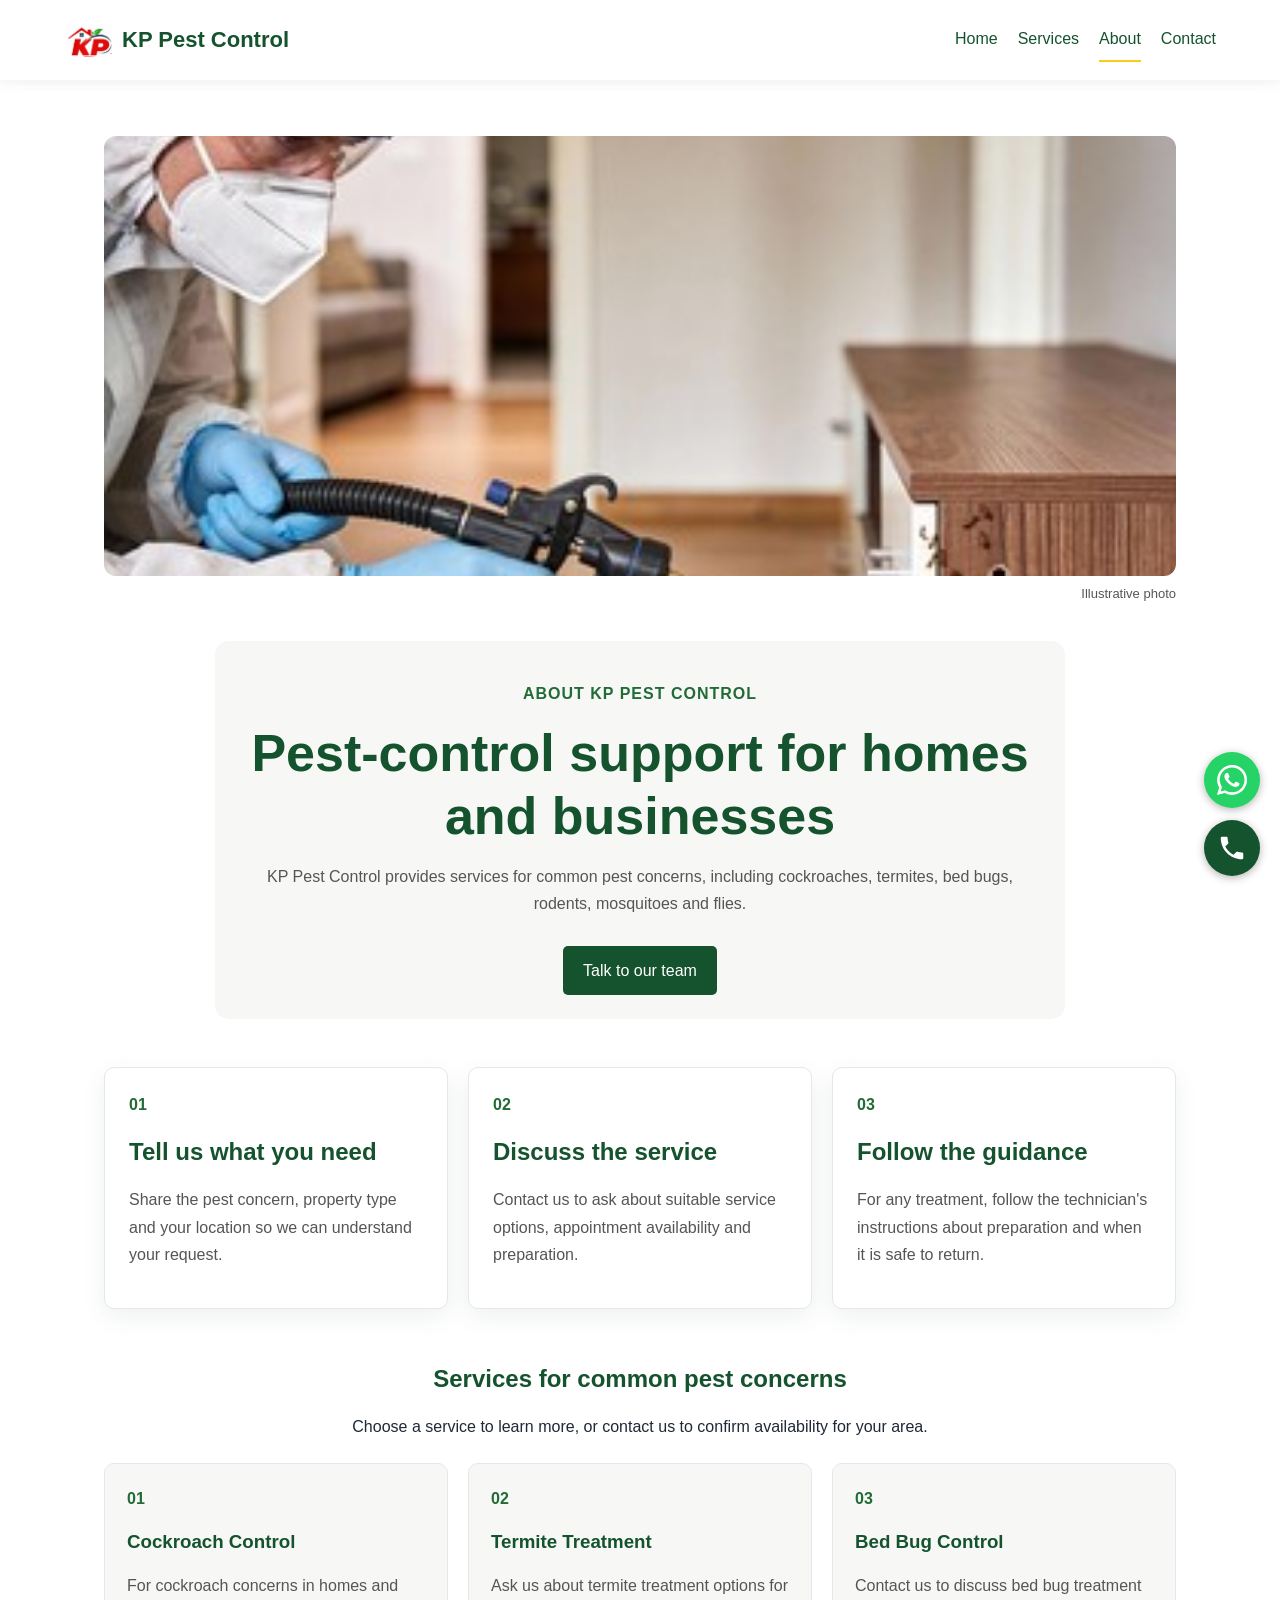
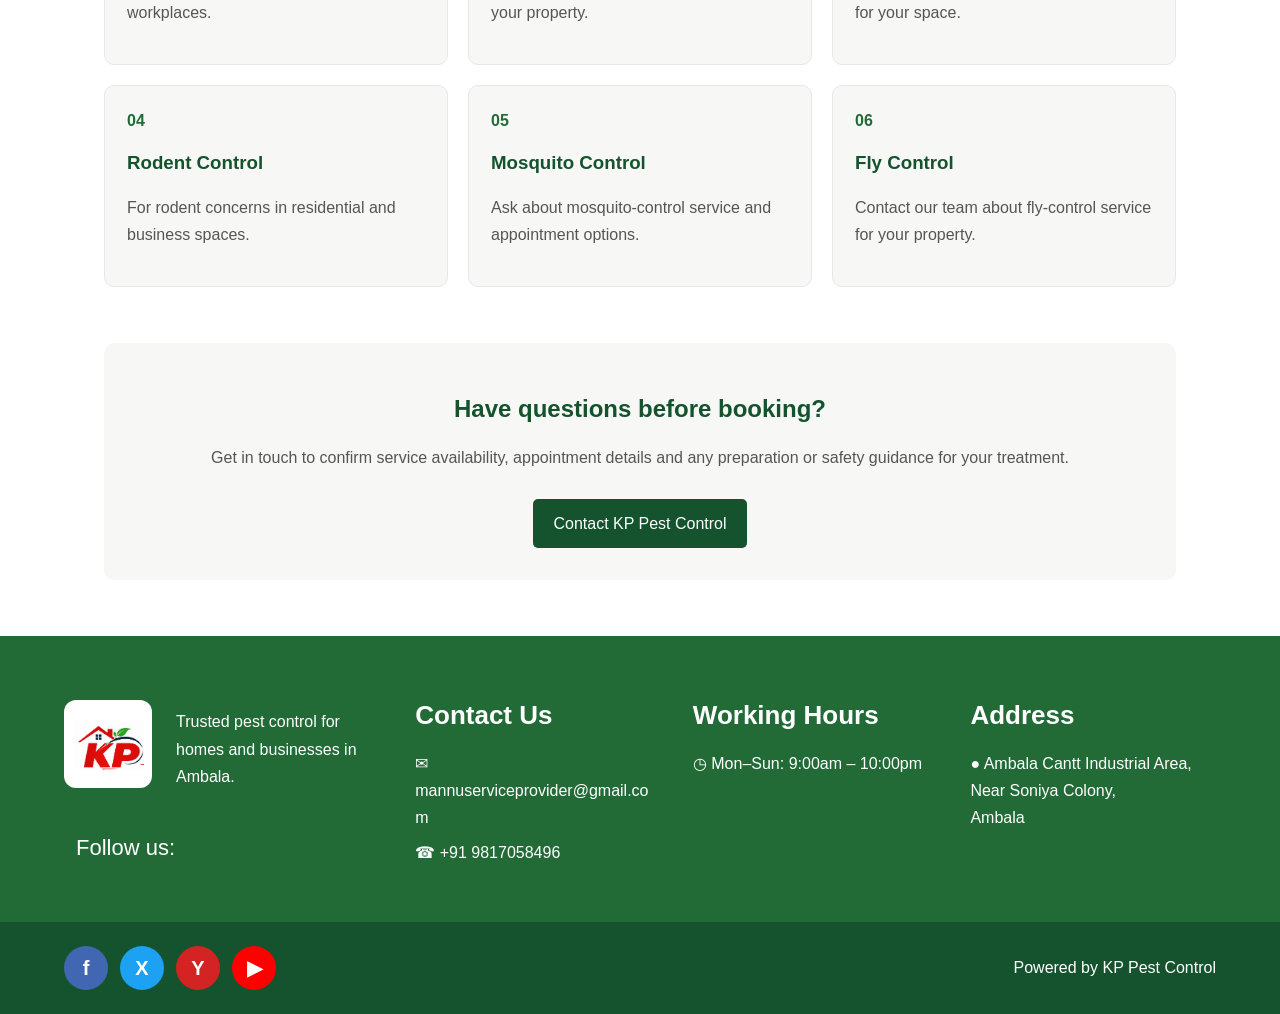
==== about.html @ 93b0d6bd "Add KP Pest Control website Co-authored-by: Copilot <223556219+Copilot@users.noreply.github.com>" ====
<!DOCTYPE html>
<html lang="en">
<head>
  <meta charset="UTF-8">
  <meta name="viewport" content="width=device-width, initial-scale=1.0">
  <title>About KP Pest Control</title>
  <link rel="stylesheet" href="style.css">
  <script src="script.js" defer></script>
</head>
<body>
  <header class="site-header">
    <a class="logo" href="index.html#home">
      <img class="logo-image" src="image.png" alt="KP Pest Control logo">
      <span>KP Pest Control</span>
    </a>

    <nav class="site-nav">
      <a href="index.html#home">Home</a>
      <a href="services.html">Services</a>
      <a href="about.html" aria-current="page">About</a>
      <a href="contact.html">Contact</a>
    </nav>
  </header>

  <main class="about-page">
    <figure class="about-hero-image">
      <img src="indoor-furniture-treatment.png" alt="Illustrative photo of a professional treating furniture inside a home">
      <figcaption>Illustrative photo</figcaption>
    </figure>

    <section class="about-intro">
      <p class="about-kicker">About KP Pest Control</p>
      <h1>Pest-control support for homes and businesses</h1>
      <p>KP Pest Control provides services for common pest concerns, including cockroaches, termites, bed bugs, rodents, mosquitoes and flies.</p>
      <a class="about-cta" href="contact.html">Talk to our team</a>
    </section>

    <section class="about-details" aria-label="How we help">
      <article class="about-card">
        <span class="about-card-number">01</span>
        <h2>Tell us what you need</h2>
        <p>Share the pest concern, property type and your location so we can understand your request.</p>
      </article>

      <article class="about-card">
        <span class="about-card-number">02</span>
        <h2>Discuss the service</h2>
        <p>Contact us to ask about suitable service options, appointment availability and preparation.</p>
      </article>

      <article class="about-card">
        <span class="about-card-number">03</span>
        <h2>Follow the guidance</h2>
        <p>For any treatment, follow the technician's instructions about preparation and when it is safe to return.</p>
      </article>
    </section>

    <section class="about-services">
      <h2>Services for common pest concerns</h2>
      <p>Choose a service to learn more, or contact us to confirm availability for your area.</p>

      <div class="about-service-list">
        <article class="about-service-card">
          <span aria-hidden="true">01</span>
          <h3>Cockroach Control</h3>
          <p>For cockroach concerns in homes and workplaces.</p>
        </article>
        <article class="about-service-card">
          <span aria-hidden="true">02</span>
          <h3>Termite Treatment</h3>
          <p>Ask us about termite treatment options for your property.</p>
        </article>
        <article class="about-service-card">
          <span aria-hidden="true">03</span>
          <h3>Bed Bug Control</h3>
          <p>Contact us to discuss bed bug treatment for your space.</p>
        </article>
        <article class="about-service-card">
          <span aria-hidden="true">04</span>
          <h3>Rodent Control</h3>
          <p>For rodent concerns in residential and business spaces.</p>
        </article>
        <article class="about-service-card">
          <span aria-hidden="true">05</span>
          <h3>Mosquito Control</h3>
          <p>Ask about mosquito-control service and appointment options.</p>
        </article>
        <article class="about-service-card">
          <span aria-hidden="true">06</span>
          <h3>Fly Control</h3>
          <p>Contact our team about fly-control service for your property.</p>
        </article>
      </div>
    </section>

    <section class="about-note">
      <h2>Have questions before booking?</h2>
      <p>Get in touch to confirm service availability, appointment details and any preparation or safety guidance for your treatment.</p>
      <a class="about-cta" href="contact.html">Contact KP Pest Control</a>
    </section>
  </main>

  <footer class="site-footer">
    <div class="footer-main">
      <div class="footer-brand">
        <div class="footer-brand-intro">
          <img src="image.png" alt="KP Pest Control logo">
          <p>Trusted pest control for homes and businesses in Ambala.</p>
        </div>
        <p class="footer-follow-label">Follow us:</p>
      </div>

      <div class="footer-column">
        <h2>Contact Us</h2>
        <p><span aria-hidden="true">✉</span> <a href="mailto:mannuserviceprovider@gmail.com">mannuserviceprovider@gmail.com</a></p>
        <p><span aria-hidden="true">☎</span> <a href="tel:+919817058496">+91 9817058496</a></p>
      </div>

      <div class="footer-column">
        <h2>Working Hours</h2>
        <p><span aria-hidden="true">◷</span> Mon–Sun: 9:00am – 10:00pm</p>
      </div>

      <div class="footer-column">
        <h2>Address</h2>
        <p><span aria-hidden="true">●</span> Ambala Cantt Industrial Area,<br>Near Soniya Colony,<br>Ambala</p>
      </div>
    </div>

    <div class="footer-bottom">
      <div class="footer-socials" aria-label="Social media">
        <span class="social-facebook" title="Facebook">f</span>
        <span class="social-twitter" title="Twitter">X</span>
        <span class="social-yelp" title="Yelp">Y</span>
        <span class="social-youtube" title="YouTube">▶</span>
      </div>
      <p>Powered by KP Pest Control</p>
    </div>
  </footer>

  <div class="floating-contact">
    <a
      class="floating-contact-button whatsapp-button"
      href="https://wa.me/919817058496"
      target="_blank"
      rel="noopener noreferrer"
      aria-label="WhatsApp par message karein"
    >
      <svg class="contact-icon" viewBox="0 0 24 24" aria-hidden="true" focusable="false">
        <path d="M20.52 3.48A11.87 11.87 0 0 0 12.08 0C5.48 0 .12 5.36.12 11.96c0 2.11.55 4.17 1.6 5.99L0 24l6.21-1.63a11.9 11.9 0 0 0 5.87 1.54h.01c6.6 0 11.96-5.36 11.96-11.96 0-3.2-1.25-6.21-3.53-8.47zM12.08 21.88h-.01a9.9 9.9 0 0 1-5.04-1.38l-.36-.21-3.68.97.98-3.59-.23-.37a9.87 9.87 0 0 1-1.52-5.34c0-5.45 4.43-9.88 9.88-9.88 2.64 0 5.12 1.03 6.99 2.9a9.82 9.82 0 0 1 2.9 6.98c0 5.46-4.44 9.9-9.91 9.9z"/>
        <path d="M17.46 14.38c-.3-.15-1.76-.87-2.03-.97-.27-.1-.47-.15-.67.15-.2.3-.77.97-.94 1.17-.17.2-.35.23-.65.08-.3-.15-1.28-.47-2.44-1.5-.9-.8-1.5-1.78-1.68-2.08-.17-.3-.02-.46.13-.61.14-.14.3-.35.45-.52.15-.18.2-.3.3-.5.1-.2.05-.38-.03-.53-.07-.15-.67-1.62-.92-2.22-.24-.58-.49-.5-.67-.51h-.58c-.2 0-.52.07-.79.37-.27.3-1.04 1.02-1.04 2.48 0 1.46 1.06 2.87 1.21 3.07.15.2 2.09 3.19 5.06 4.47.71.31 1.26.49 1.69.63.71.23 1.36.2 1.87.12.57-.09 1.76-.72 2.01-1.42.25-.7.25-1.31.17-1.43-.07-.13-.27-.2-.57-.35z"/>
      </svg>
    </a>

    <a
      class="floating-contact-button call-button"
      href="tel:+919817058496"
      aria-label="Phone karein"
    >
      <svg class="contact-icon" viewBox="0 0 24 24" aria-hidden="true" focusable="false">
        <path d="M6.62 10.79a15.05 15.05 0 0 0 6.59 6.59l2.2-2.2a1 1 0 0 1 1.01-.24c1.12.37 2.33.57 3.58.57a1 1 0 0 1 1 1V20a1 1 0 0 1-1 1C10.61 21 3 13.39 3 4a1 1 0 0 1 1-1h3.5a1 1 0 0 1 1 1c0 1.25.2 2.46.57 3.59a1 1 0 0 1-.25 1.01l-2.2 2.19z"/>
      </svg>
    </a>
  </div>
</body>
</html>
---- style.css ----
* {
  box-sizing: border-box;
}

:root {
  --color-primary: #14532d;
  --color-secondary: #226b37;
  --color-accent: #facc15;
  --color-surface: #f7f8f6;
  --color-text: #1f2937;
  --color-muted: #555;
  --color-border: #e5e7eb;
  --shadow-card: 0 8px 24px rgba(20, 83, 45, 0.08);
}

html {
  scroll-behavior: smooth;
}

body {
  margin: 0;
  font-family: Arial, sans-serif;
  color: var(--color-text);
  line-height: 1.6;
  background: #fff;
}

h1,
h2,
h3 {
  line-height: 1.2;
}

section {
  scroll-margin-top: 120px;
}

.site-header {
  display: flex;
  justify-content: space-between;
  align-items: center;
  padding: 16px 5%;
  position: sticky;
  top: 0;
  z-index: 1000;
  background-color: #fff;
  box-shadow: 0 2px 12px rgba(20, 83, 45, 0.08);
}

.logo {
  display: flex;
  align-items: center;
  gap: 10px;
  color: white;
  font-size: 22px;
  font-weight: bold;
  text-decoration: none;
}

.logo-image {
  width: 48px;
  height: 48px;
  object-fit: contain;
  border-radius: 4px;
}

.site-nav {
  display: flex;
  gap: 20px;
}

.site-nav a {
  color: white;
  text-decoration: none;
}

.logo,
.site-nav a {
  color: var(--color-primary);
}

.site-nav a {
  padding: 8px 0;
  border-bottom: 2px solid transparent;
  transition: color 180ms ease, border-color 180ms ease;
}

.site-nav a:hover {
  color: var(--color-secondary);
  border-bottom-color: var(--color-accent);
}

.site-nav a[aria-current="page"] {
  border-bottom-color: var(--color-accent);
}
.contact-section {
  max-width: 600px;
  margin: 40px auto;
  padding: 24px;
}

.contact-section form {
  display: grid;
  gap: 10px;
}

.contact-section input,
.contact-section select,
.contact-section textarea,
.contact-section button {
  width: 100%;
  padding: 10px;
  font: inherit;
}

.contact-section textarea {
  min-height: 100px;
}

.contact-section button {
  color: white;
  background: #14532d;
  border: 0;
  cursor: pointer;
}
.hero-banner {
  width: 100%;
  margin: 0;
  padding: 0;
  overflow: hidden;
}

.hero-banner img {
  display: block;
  width: 100%;
  max-width: 100%;
  height: auto;
}
.stats-section {
  display: grid;
  grid-template-columns: repeat(3, 1fr);
  padding: 40px 5%;
  text-align: center;
  background: var(--color-surface);
}

.stat-item:not(:last-child) {
  border-right: 1px solid #eee;
}

.stat-item h2 {
  margin: 0 0 8px;
  color: #14532d;
  font-size: 36px;
}

.stat-item p {
  margin: 0;
  color: #60656d;
  font-size: 20px;
}

.trust-section {
  display: grid;
  grid-template-columns: minmax(0, 1fr) minmax(0, 1fr);
  align-items: center;
  gap: 40px;
  max-width: 1200px;
  margin: 0 auto;
  padding: 56px 5%;
  border: 1px solid var(--color-border);
  border-radius: 14px;
  background: var(--color-surface);
}

.trust-copy {
  text-align: center;
}

.trust-copy h2 {
  color: #14532d;
  font-size: clamp(30px, 4vw, 44px);
}

.trust-copy > p {
  color: #555;
  line-height: 1.7;
}

.trust-points {
  display: grid;
  gap: 14px;
  margin: 32px 0;
  padding: 0;
  list-style: none;
  text-align: left;
}

.trust-points li {
  display: flex;
  align-items: flex-start;
  gap: 14px;
  line-height: 1.5;
}

.trust-points li span {
  color: #facc15;
  font-size: 24px;
  font-weight: bold;
  line-height: 1;
}

.trust-link {
  display: inline-block;
  padding: 12px 20px;
  border-radius: 5px;
  color: white;
  background: #14532d;
  text-decoration: none;
}

.trust-link:hover {
  background: #226b37;
}

.trust-image img {
  display: block;
  width: 100%;
  height: 420px;
  border-radius: 12px;
  object-fit: cover;
  object-position: center;
}

.trust-image {
  margin: 0;
}

.trust-image figcaption,
.about-hero-image figcaption {
  margin-top: 8px;
  color: var(--color-muted);
  font-size: 13px;
  text-align: right;
}

@media (max-width: 700px) {
  .stats-section {
    grid-template-columns: repeat(2, 1fr);
    row-gap: 24px;
  }

  .stat-item:nth-child(2) {
    border-right: none;
  }

  .stat-item:nth-child(4) {
    border-right: none;
  }

  .stat-item:last-child {
    grid-column: 1 / -1;
    border-right: none;
  }

  .trust-section {
    grid-template-columns: 1fr;
    gap: 28px;
  }

  .trust-image img {
    height: auto;
  }
}
.services-section {
  padding: 48px 5%;
  text-align: center;
}

.service-list {
  display: grid;
  grid-template-columns: repeat(3, 1fr);
  gap: 20px;
  margin-top: 24px;
}

.service-card {
  padding: 20px;
  border: 1px solid var(--color-border);
  border-radius: 12px;
  background: #fff;
  box-shadow: var(--shadow-card);
  transition: transform 180ms ease, box-shadow 180ms ease;
}

.service-card:hover {
  transform: translateY(-4px);
  box-shadow: 0 12px 28px rgba(20, 83, 45, 0.14);
}

.service-book {
  display: inline-block;
  margin-top: 12px;
  padding: 10px 16px;
  border-radius: 5px;
  color: white;
  background: #14532d;
  text-decoration: none;
}

.service-book:hover {
  background: #226b37;
}

.service-book:focus-visible {
  outline: 3px solid #facc15;
  outline-offset: 3px;
}

.service-card h3 {
  color: #14532d;
}

@media (max-width: 700px) {
  .service-list {
    grid-template-columns: 1fr;
  }
}
.faq-section {
  max-width: 900px;
  margin: 0 auto;
  padding: 48px 5%;
}

.faq-section h2 {
  text-align: center;
  color: #14532d;
  margin-bottom: 24px;
}

.faq-item {
  padding: 16px 0;
  border-bottom: 1px solid #ddd;
}

.faq-item summary {
  color: #14532d;
  font-weight: bold;
  cursor: pointer;
}

.faq-item p {
  margin-top: 12px;
  line-height: 1.6;
  color: #555;
}
.site-footer {
  color: white;
  background: #226b37;
}

.footer-main {
  display: grid;
  grid-template-columns: minmax(240px, 1.3fr) repeat(3, minmax(170px, 1fr));
  gap: 32px;
  padding: 64px 5% 48px;
}

.footer-brand-intro {
  display: flex;
  align-items: flex-start;
  gap: 24px;
}

.footer-brand-intro img {
  width: 88px;
  height: 88px;
  flex: 0 0 88px;
  padding: 8px;
  background: white;
  border-radius: 12px;
  object-fit: contain;
}

.footer-brand-intro p,
.footer-column p {
  margin: 8px 0;
  line-height: 1.7;
}

.footer-follow-label {
  margin: 32px 0 0 12px;
  font-size: 22px;
}

.footer-column h2 {
  margin: 0 0 18px;
  font-size: 26px;
}

.footer-column a {
  color: white;
  text-decoration: none;
  overflow-wrap: anywhere;
}

.footer-column a:hover {
  text-decoration: underline;
}

.footer-bottom {
  display: flex;
  justify-content: space-between;
  align-items: center;
  gap: 20px;
  padding: 24px 5%;
  background: #14532d;
}

.footer-bottom p {
  margin: 0;
}

.footer-socials {
  display: flex;
  gap: 12px;
}

.footer-socials span {
  display: grid;
  width: 44px;
  height: 44px;
  place-items: center;
  border-radius: 50%;
  color: white;
  font-size: 20px;
  font-weight: bold;
}

.social-facebook {
  background: #4267b2;
}

.social-twitter {
  background: #1da1f2;
}

.social-yelp {
  background: #d32323;
}

.social-youtube {
  background: #ff0000;
}

@media (max-width: 900px) {
  .footer-main {
    grid-template-columns: repeat(2, minmax(0, 1fr));
  }
}

@media (max-width: 560px) {
  .footer-main {
    grid-template-columns: 1fr;
    padding: 40px 6%;
  }

  .footer-bottom {
    align-items: flex-start;
    flex-direction: column;
    padding: 20px 6%;
  }
}
.floating-contact {
  position: fixed;
  right: 20px;
  bottom: 24px;
  z-index: 1100;
  display: flex;
  flex-direction: column;
  gap: 12px;
}

.floating-contact-button {
  display: grid;
  width: 56px;
  height: 56px;
  place-items: center;
  border-radius: 50%;
  color: white;
  text-decoration: none;
  box-shadow: 0 2px 8px rgba(0, 0, 0, 0.3);
}

.contact-icon {
  display: block;
  width: 30px;
  height: 30px;
  fill: currentColor;
}

.whatsapp-button {
  background: #25d366;
}

.call-button {
  background: #14532d;
}

@media (max-width: 480px) {
  .floating-contact {
    right: 14px;
    bottom: 14px;
  }

  .floating-contact-button {
    width: 50px;
    height: 50px;
  }
}
.about-page {
  max-width: 1200px;
  margin: 0 auto;
  padding: 40px 5% 56px;
}

.about-hero-image {
  margin-bottom: 36px;
  margin-right: 0;
  margin-left: 0;
}

.about-hero-image img {
  display: block;
  width: 100%;
  height: clamp(240px, 42vw, 440px);
  border-radius: 12px;
  object-fit: cover;
  object-position: center 35%;
}

.about-intro {
  max-width: 850px;
  margin: 0 auto 48px;
  padding: 24px;
  text-align: center;
  border-radius: 14px;
  background: var(--color-surface);
}

.about-page h1,
.about-page h2 {
  color: #14532d;
}

.about-kicker {
  color: #226b37;
  font-weight: bold;
  text-transform: uppercase;
  letter-spacing: 1px;
}

.about-intro h1 {
  margin: 10px 0 16px;
  font-size: clamp(32px, 5vw, 52px);
}

.about-intro > p:not(.about-kicker) {
  color: #555;
  line-height: 1.7;
}

.about-cta {
  display: inline-block;
  margin-top: 12px;
  padding: 12px 20px;
  border-radius: 5px;
  color: white;
  background: #14532d;
  text-decoration: none;
}

.about-cta:hover {
  background: #226b37;
}

.about-details {
  display: grid;
  grid-template-columns: repeat(3, minmax(0, 1fr));
  gap: 20px;
}

.about-card {
  padding: 24px;
  border: 1px solid var(--color-border);
  border-radius: 10px;
  background: #fff;
  box-shadow: var(--shadow-card);
}

.about-card-number,
.about-service-card span {
  color: #226b37;
  font-weight: bold;
}

.about-card p,
.about-service-card p,
.about-note p {
  color: #555;
  line-height: 1.7;
}

.about-services {
  margin-top: 56px;
  text-align: center;
}

.about-service-list {
  display: grid;
  grid-template-columns: repeat(3, minmax(0, 1fr));
  gap: 20px;
  margin-top: 24px;
  text-align: left;
}

.about-service-card {
  padding: 22px;
  border: 1px solid var(--color-border);
  border-radius: 10px;
  background: var(--color-surface);
  transition: transform 180ms ease, box-shadow 180ms ease;
}

.about-service-card:hover {
  transform: translateY(-4px);
  box-shadow: var(--shadow-card);
}

.about-service-card h3 {
  color: #14532d;
}

.about-note {
  margin-top: 56px;
  padding: 32px;
  border-radius: 10px;
  background: #f7f8f6;
  text-align: center;
}

.services-page-intro {
  max-width: 900px;
  margin: 0 auto;
  padding: 52px 5% 12px;
  text-align: center;
}

.services-page-intro h1 {
  color: #14532d;
  font-size: clamp(32px, 5vw, 48px);
}

.services-page-intro p {
  color: var(--color-muted);
  line-height: 1.7;
}

.services-page-cta {
  display: inline-block;
  margin-top: 12px;
  padding: 12px 20px;
  border-radius: 5px;
  color: white;
  background: #14532d;
  text-decoration: none;
}

.services-page-cta:hover {
  background: #226b37;
}

.service-photo-section {
  max-width: 1200px;
  margin: 0 auto;
  padding: 28px 5% 56px;
}

.service-photo-section h2 {
  color: var(--color-primary);
  text-align: center;
}

.service-photo-intro {
  max-width: 680px;
  margin: 0 auto;
  color: var(--color-muted);
  text-align: center;
}

.service-photo-grid {
  display: grid;
  grid-template-columns: repeat(4, minmax(0, 1fr));
  gap: 20px;
  margin-top: 28px;
}

@media (max-width: 1100px) {
  .service-photo-grid {
    grid-template-columns: repeat(3, minmax(0, 1fr));
  }
}

.service-photo-card {
  overflow: hidden;
  margin: 0;
  border: 1px solid var(--color-border);
  border-radius: 12px;
  background: #fff;
  box-shadow: var(--shadow-card);
}

.service-photo-card img {
  display: block;
  width: 100%;
  height: 180px;
  object-fit: cover;
}

.service-photo-card-illustration img {
  padding: 12px;
  object-fit: contain;
  background: var(--color-surface);
}

.service-photo-card figcaption {
  display: grid;
  gap: 6px;
  padding: 16px;
}

.service-photo-card strong {
  color: var(--color-primary);
}

.service-photo-card span {
  color: var(--color-muted);
  line-height: 1.5;
}

.home-photo-link {
  margin: 28px 0 0;
  text-align: center;
}

.home-carousel {
  max-width: 1200px;
  margin: 0 auto;
  padding: 52px 5% 24px;
}

.home-carousel-heading {
  max-width: 760px;
  margin: 0 auto 28px;
  text-align: center;
}

.home-carousel-heading h2 {
  margin: 8px 0 12px;
  color: var(--color-primary);
  font-size: clamp(28px, 4vw, 40px);
}

.home-carousel-heading > p:last-child {
  margin: 0;
  color: var(--color-muted);
}

.home-carousel-kicker {
  margin: 0;
  color: var(--color-secondary);
  font-size: 13px;
  font-weight: bold;
  letter-spacing: 1.2px;
  text-transform: uppercase;
}

.home-carousel-window {
  overflow: hidden;
  border: 1px solid var(--color-border);
  border-radius: 18px;
  background: var(--color-surface);
  box-shadow: var(--shadow-card);
}

.home-carousel-track {
  display: flex;
  transition: transform 650ms cubic-bezier(0.22, 1, 0.36, 1);
}

.home-carousel-slide {
  display: grid;
  flex: 0 0 100%;
  grid-template-columns: minmax(0, 1fr) minmax(0, 1fr);
  align-items: stretch;
  min-width: 0;
}

.home-carousel-slide:nth-child(even) .home-carousel-image {
  order: 2;
}

.home-carousel-image {
  position: relative;
  min-width: 0;
  min-height: 360px;
  margin: 0;
  background: #e8eee8;
}

.home-carousel-image img {
  display: block;
  width: 100%;
  height: 100%;
  min-height: 360px;
  object-fit: cover;
}

.home-carousel-slide-illustration .home-carousel-image,
.home-carousel-slide-illustration .home-carousel-image img {
  background: #fff;
}

.home-carousel-slide-illustration .home-carousel-image img {
  object-fit: contain;
}

.home-carousel-image figcaption {
  position: absolute;
  right: 12px;
  bottom: 12px;
  padding: 4px 10px;
  border-radius: 20px;
  color: white;
  background: rgba(20, 50, 30, 0.78);
  font-size: 12px;
}

.home-carousel-copy {
  display: flex;
  flex-direction: column;
  align-items: flex-start;
  justify-content: center;
  padding: clamp(28px, 5vw, 56px);
}

.home-carousel-copy h3 {
  margin: 10px 0 14px;
  color: var(--color-primary);
  font-size: clamp(24px, 3vw, 34px);
}

.home-carousel-copy > p:not(.home-carousel-kicker) {
  margin: 0;
  color: var(--color-muted);
  line-height: 1.75;
}

.home-carousel-actions {
  display: flex;
  flex-wrap: wrap;
  align-items: center;
  gap: 12px 20px;
  margin-top: 24px;
}

.home-carousel-link {
  display: inline-block;
  padding: 11px 17px;
  border-radius: 6px;
  color: white;
  background: var(--color-primary);
  font-weight: bold;
  text-decoration: none;
  transition: background-color 180ms ease, transform 180ms ease;
}

.home-carousel-link:hover {
  transform: translateY(-2px);
  background: var(--color-secondary);
}

.home-carousel-secondary-link {
  color: var(--color-primary);
  font-weight: bold;
  text-underline-offset: 4px;
}

.home-carousel-controls {
  display: flex;
  align-items: center;
  justify-content: center;
  gap: 18px;
  margin-top: 18px;
}

.home-carousel-arrow,
.home-carousel-toggle {
  min-height: 42px;
  padding: 8px 14px;
  border: 1px solid var(--color-border);
  border-radius: 24px;
  color: var(--color-primary);
  background: white;
  font: inherit;
  font-weight: bold;
  cursor: pointer;
  transition: background-color 180ms ease, border-color 180ms ease;
}

.home-carousel-arrow {
  width: 42px;
  padding: 0;
  font-size: 28px;
  line-height: 1;
}

.home-carousel-arrow:hover,
.home-carousel-toggle:hover {
  border-color: var(--color-primary);
  background: var(--color-surface);
}

.home-carousel-dots {
  display: flex;
  align-items: center;
  gap: 9px;
}

.home-carousel-dots button {
  width: 11px;
  height: 11px;
  padding: 0;
  border: 0;
  border-radius: 50%;
  background: #b8c5bb;
  cursor: pointer;
}

.home-carousel-dots button[aria-pressed="true"] {
  width: 25px;
  border-radius: 8px;
  background: var(--color-secondary);
}

.contact-page {
  max-width: 1100px;
  margin: 0 auto;
  padding: 48px 5%;
  scroll-margin-top: 110px;
}

.contact-page h1,
.contact-intro {
  text-align: center;
}

.contact-page h1 {
  color: #14532d;
}

.contact-layout {
  display: grid;
  grid-template-columns: repeat(2, minmax(0, 1fr));
  align-items: start;
  gap: 28px;
  margin-top: 30px;
}

.contact-form,
.map-card {
  padding: 24px;
  border: 1px solid var(--color-border);
  border-radius: 10px;
  background: white;
  box-shadow: var(--shadow-card);
}

.contact-form {
  display: grid;
  gap: 12px;
}

.contact-form input,
.contact-form select,
.contact-form textarea,
.contact-form button {
  width: 100%;
  padding: 12px;
  font: inherit;
}

.contact-form textarea {
  min-height: 100px;
}

.contact-form button {
  border: 0;
  border-radius: 5px;
  color: white;
  background: #14532d;
  cursor: pointer;
}

.form-note {
  margin: 0;
  font-size: 14px;
}

.map-card iframe {
  width: 100%;
  height: 380px;
  border: 0;
  border-radius: 6px;
}

@media (max-width: 700px) {
  .site-header {
    flex-direction: column;
    gap: 10px;
    padding: 12px 4%;
  }

  .site-nav {
    flex-wrap: wrap;
    justify-content: center;
    gap: 8px 16px;
  }

  .service-photo-grid {
    grid-template-columns: repeat(2, minmax(0, 1fr));
    max-width: 900px;
    margin-right: auto;
    margin-left: auto;
  }

  .service-photo-card img {
    height: auto;
    max-height: 300px;
    aspect-ratio: 4 / 3;
  }

  .home-carousel {
    padding-top: 36px;
  }

  .home-carousel-slide {
    grid-template-columns: 1fr;
  }

  .home-carousel-slide:nth-child(even) .home-carousel-image {
    order: 0;
  }

  .home-carousel-image,
  .home-carousel-image img {
    min-height: 0;
    height: auto;
    aspect-ratio: 16 / 10;
  }

  .home-carousel-copy {
    padding: 26px 22px;
  }

  .about-details {
    grid-template-columns: 1fr;
  }

  .about-service-list {
    grid-template-columns: repeat(2, minmax(0, 1fr));
  }

  .contact-layout {
    grid-template-columns: 1fr;
  }
}

@media (max-width: 480px) {
  .service-photo-grid {
    grid-template-columns: 1fr;
  }

  .home-carousel-controls {
    gap: 10px;
  }

  .home-carousel-toggle {
    padding: 7px 12px;
  }

  .about-service-list {
    grid-template-columns: 1fr;
  }

  .about-intro,
  .about-note {
    padding: 20px 10px;
  }
}

a:focus-visible,
button:focus-visible,
summary:focus-visible {
  outline: 3px solid var(--color-accent);
  outline-offset: 3px;
}

@media (prefers-reduced-motion: reduce) {
  html {
    scroll-behavior: auto;
  }

  *,
  *::before,
  *::after {
    transition-duration: 0.01ms !important;
    animation-duration: 0.01ms !important;
  }
}

.home-guidance-section {
  display: grid;
  grid-template-columns: minmax(0, 0.95fr) minmax(0, 1.05fr);
  align-items: center;
  gap: clamp(28px, 5vw, 64px);
  max-width: 1200px;
  margin: 0 auto;
  padding: 56px 5%;
}

.home-guidance-image {
  overflow: hidden;
  margin: 0;
  border-radius: 16px;
  background: var(--color-surface);
  box-shadow: var(--shadow-card);
}

.home-guidance-image img {
  display: block;
  width: 100%;
  height: 420px;
  object-fit: cover;
}

.home-guidance-image figcaption {
  padding: 8px 14px;
  color: var(--color-muted);
  font-size: 13px;
  text-align: right;
}

.home-guidance-copy h2,
.home-quality-heading h2 {
  margin: 10px 0 16px;
  color: var(--color-primary);
  font-size: clamp(28px, 4vw, 40px);
}

.home-guidance-copy > p:not(.home-carousel-kicker) {
  color: var(--color-muted);
  line-height: 1.75;
}

.home-guidance-points {
  display: grid;
  gap: 12px;
  margin: 22px 0 26px;
  padding-left: 22px;
  color: var(--color-muted);
}

.home-guidance-points li {
  padding-left: 4px;
  line-height: 1.65;
}

.home-guidance-points strong {
  color: var(--color-primary);
}

.home-quality-section {
  margin: 12px 0 20px;
  padding: 56px 5%;
  background: linear-gradient(135deg, #f3f8f2, #fbfcf9);
}

.home-quality-heading {
  max-width: 720px;
  margin: 0 auto 30px;
  text-align: center;
}

.home-quality-heading h2 {
  margin-bottom: 12px;
}

.home-quality-heading > p:last-child {
  margin: 0;
  color: var(--color-muted);
}

.home-quality-grid {
  display: grid;
  grid-template-columns: repeat(3, minmax(0, 1fr));
  gap: 20px;
  max-width: 1100px;
  margin: 0 auto;
}

.home-quality-card {
  padding: 26px;
  border: 1px solid rgba(20, 83, 45, 0.12);
  border-radius: 14px;
  background: #fff;
  box-shadow: var(--shadow-card);
}

.home-quality-icon {
  display: grid;
  width: 42px;
  height: 42px;
  place-items: center;
  border-radius: 50%;
  color: var(--color-primary);
  background: #e8f2e8;
  font-size: 13px;
  font-weight: bold;
}

.home-quality-card h3 {
  margin: 18px 0 8px;
  color: var(--color-primary);
}

.home-quality-card p {
  margin: 0;
  color: var(--color-muted);
  line-height: 1.7;
}

@media (max-width: 700px) {
  .home-guidance-section {
    grid-template-columns: 1fr;
    padding-top: 40px;
    padding-bottom: 40px;
  }

  .home-guidance-image img {
    height: auto;
    max-height: 380px;
    aspect-ratio: 4 / 3;
  }

  .home-quality-grid {
    grid-template-columns: 1fr;
    max-width: 520px;
  }
}

img,
iframe {
  max-width: 100%;
}

.home-promo-banner {
  max-width: 1280px;
  margin: 0 auto;
  padding: 28px 5% 12px;
}

.home-promo-banner img {
  display: block;
  width: 100%;
  height: auto;
  border: 1px solid var(--color-border);
  border-radius: 14px;
  box-shadow: var(--shadow-card);
}

.about-card,
.service-card,
.contact-form,
.map-card {
  min-width: 0;
}

.contact-form input,
.contact-form select,
.contact-form textarea {
  min-width: 0;
  max-width: 100%;
}

.faq-item summary {
  overflow-wrap: anywhere;
}

@media (max-width: 900px) {
  .about-details {
    grid-template-columns: repeat(2, minmax(0, 1fr));
  }

  .site-header {
    flex-wrap: wrap;
    gap: 12px 24px;
  }

  .site-nav {
    flex-wrap: wrap;
    justify-content: center;
  }
}

@media (max-width: 700px) {
  .about-details {
    grid-template-columns: 1fr;
  }

  .site-header {
    flex-direction: column;
    gap: 8px;
    padding: 12px 4%;
  }

  .site-nav {
    width: 100%;
    justify-content: center;
    gap: 4px 16px;
  }

  .site-nav a {
    padding: 8px 2px;
  }

  .home-promo-banner {
    padding: 20px 4% 8px;
  }

  .home-promo-banner img {
    border-radius: 10px;
  }

  .contact-page,
  .services-section {
    padding-right: 4%;
    padding-left: 4%;
  }
}

@media (max-width: 420px) {
  .logo {
    gap: 8px;
    font-size: 20px;
  }

  .logo-image {
    width: 42px;
    height: 42px;
  }

  .site-nav {
    gap: 2px 12px;
    font-size: 14px;
  }

  .home-promo-banner {
    padding-right: 3%;
    padding-left: 3%;
  }

  .contact-form,
  .map-card {
    padding: 18px;
  }

  .home-quality-section {
    padding: 40px 5%;
  }
}
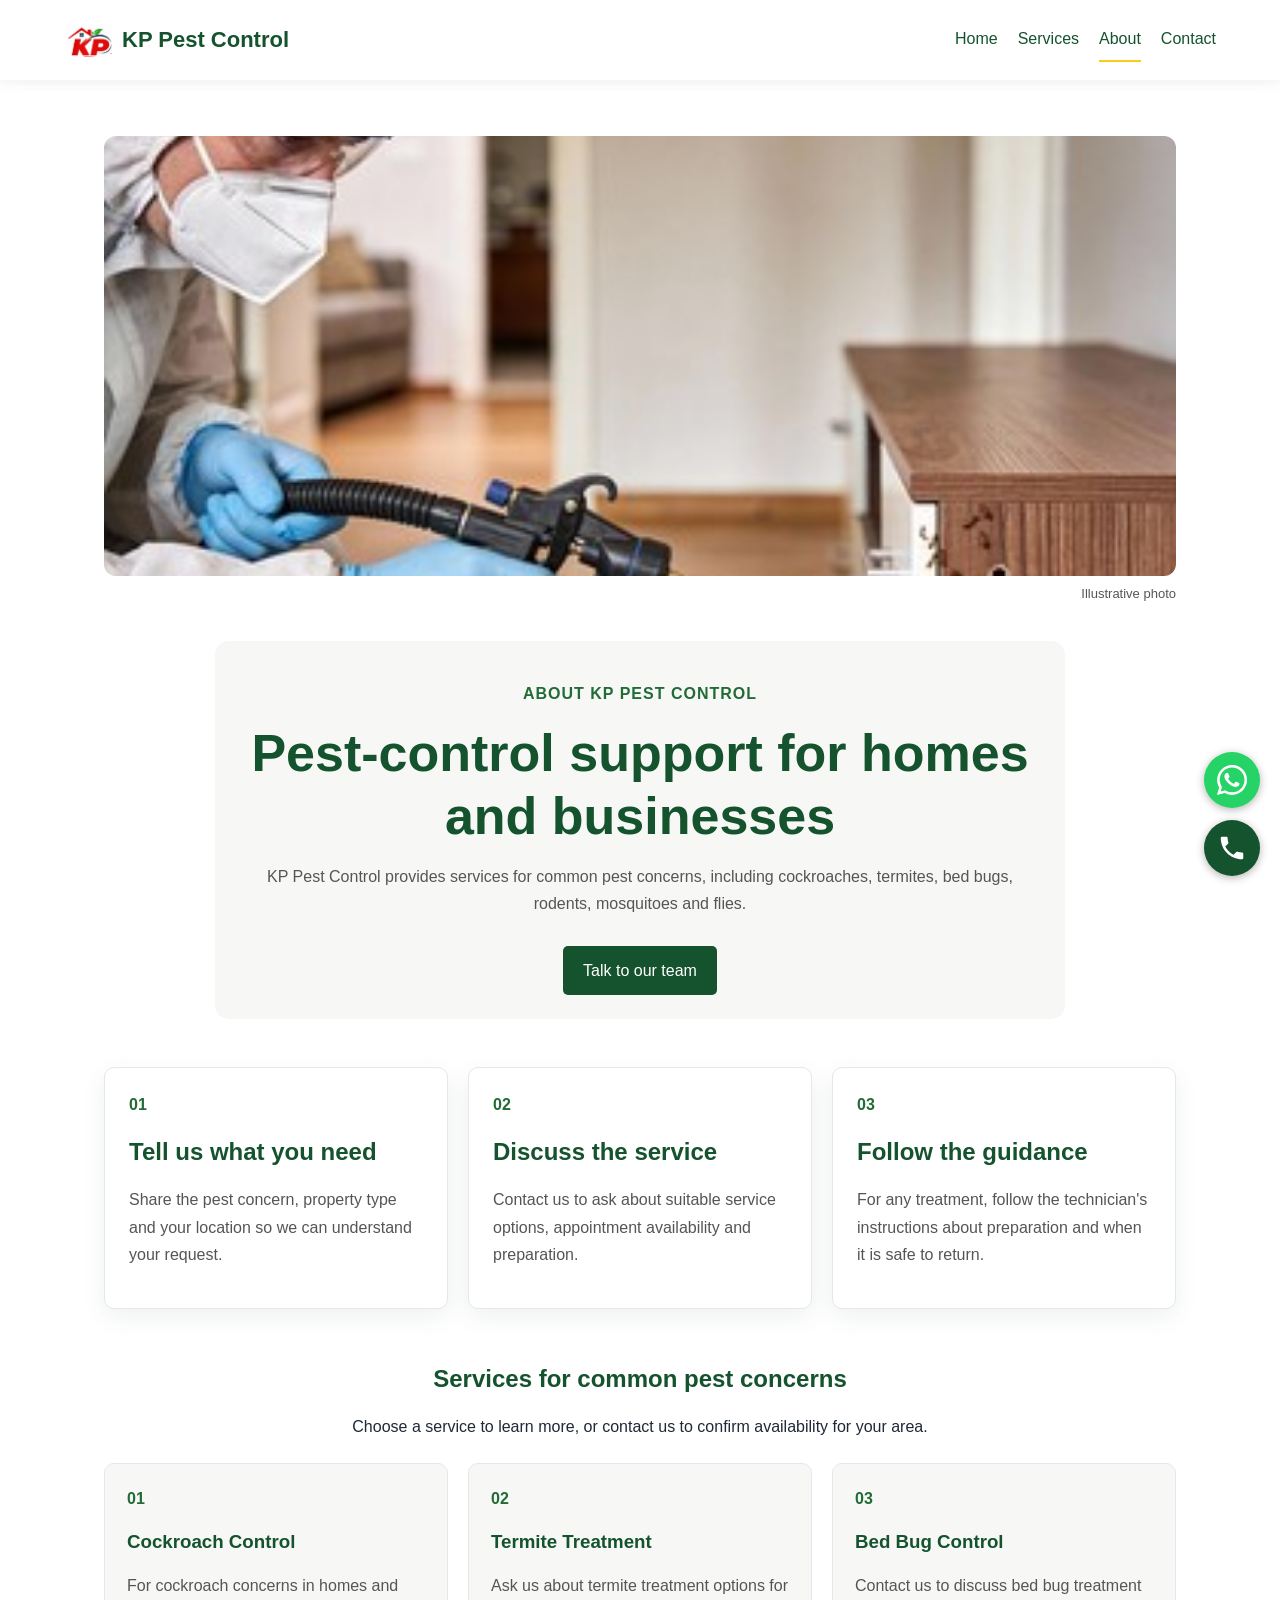
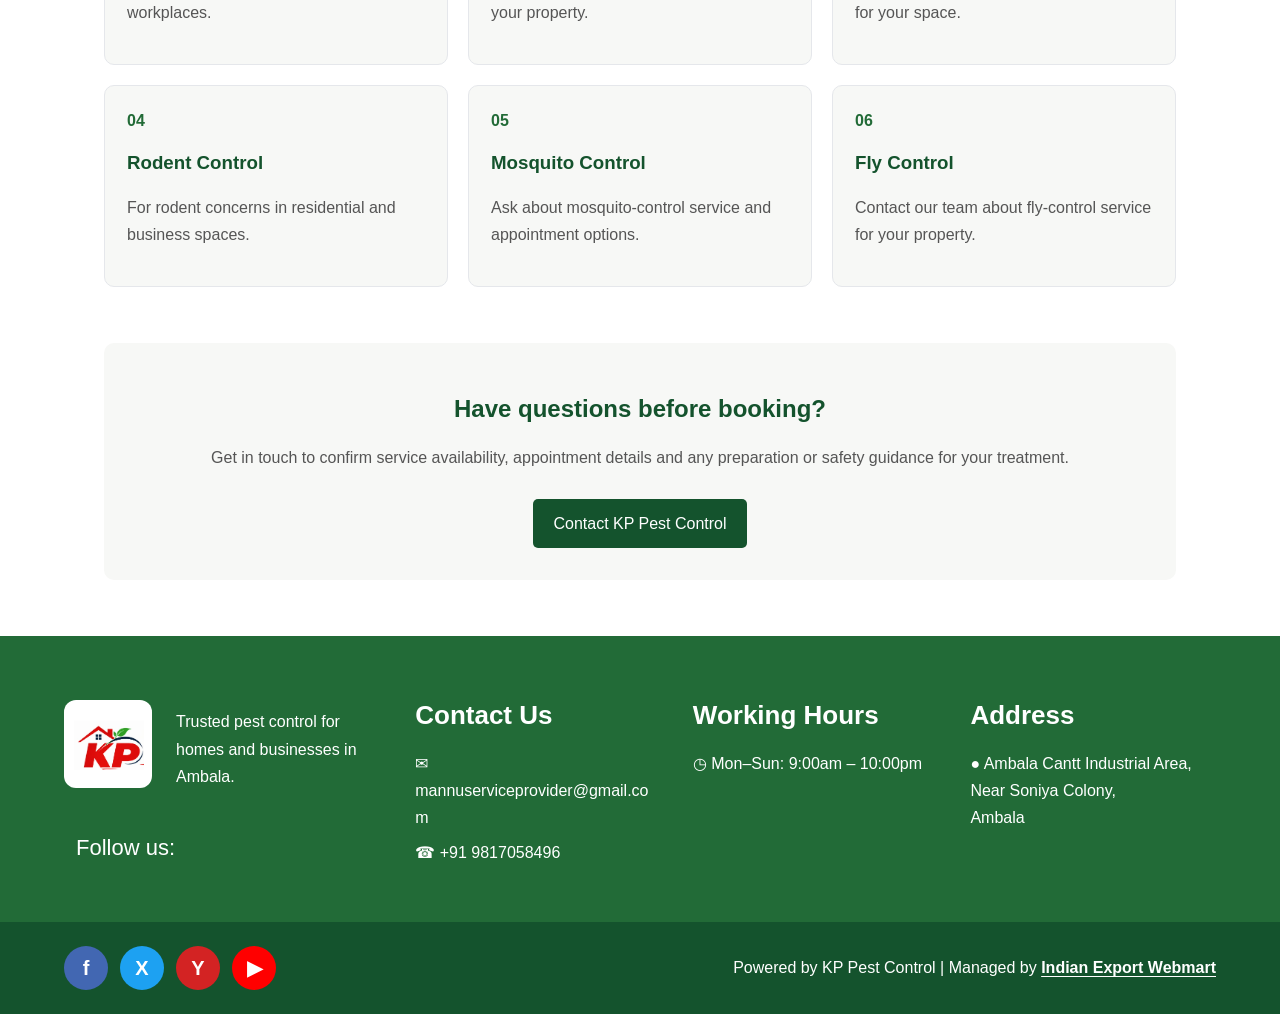
==== commit 92ed676f: "Updated website" ====
--- a/about.html
+++ b/about.html
@@ -134,7 +134,7 @@
         <span class="social-yelp" title="Yelp">Y</span>
         <span class="social-youtube" title="YouTube">▶</span>
       </div>
-      <p>Powered by KP Pest Control</p>
+      <p>Powered by KP Pest Control | Managed by <a class="footer-credit-link" href="https://indianexportwebmart.com/" target="_blank" rel="noopener noreferrer">Indian Export Webmart</a></p>
     </div>
   </footer>
 
--- a/style.css
+++ b/style.css
@@ -419,6 +419,17 @@
 
 .footer-bottom p {
   margin: 0;
+}
+
+.footer-credit-link {
+  color: white;
+  font-weight: bold;
+  text-decoration: underline;
+  text-underline-offset: 3px;
+}
+
+.footer-credit-link:hover {
+  color: var(--color-accent);
 }
 
 .footer-socials {
